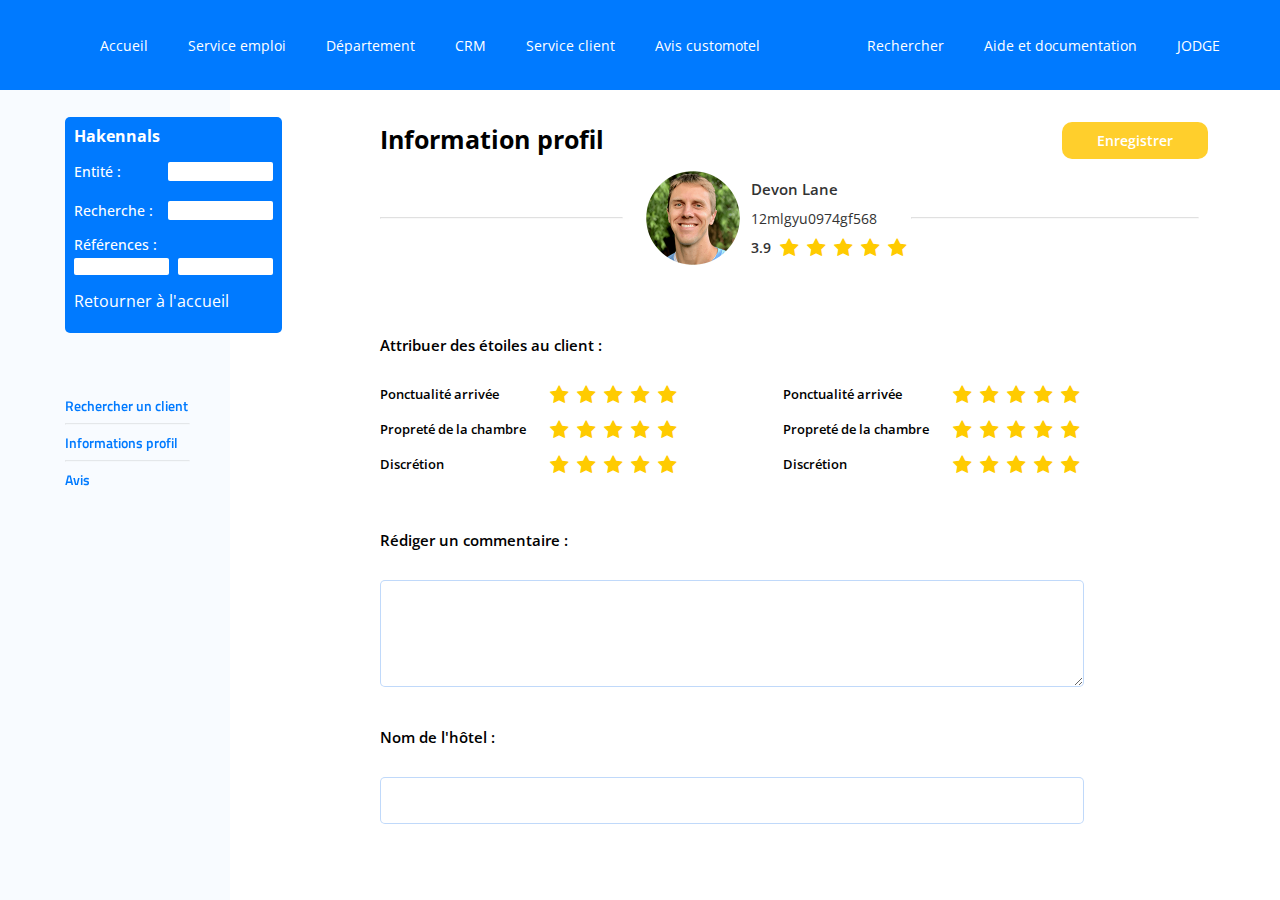
==== add-profile.html @ b5bf58d7 "parcours client" ====
<html lang="en">
<head>
    <meta charset="UTF-8">
    <meta http-equiv="X-UA-Compatible" content="IE=edge">
    <meta name="viewport" content="width=device-width, initial-scale=1.0">
    <link rel="stylesheet" href="styles/reset.css">
    <link rel="stylesheet" href="styles/sidebar.css">
    <link rel="stylesheet" href="styles/style.css">
    <link rel="stylesheet" href="styles/home.css">
    <link rel="stylesheet" href="styles/avis-details.css">
    <link rel="stylesheet" href="styles/infoprofile.css">
    <link rel="stylesheet" href="styles/add-profile.css">
    <title>Dashboard</title>
</head>
<body>
        <div class="top__menu">
          <div class="top__menu__nav">
              <div class="nav__list">
                  <li class="nav__list__li"><a href="#">Accueil</a></li>
                  <li class="nav__list__li"><a href="#">Service emploi</a></li>
                  <li class="nav__list__li"><a href="#">Département</a></li>
                  <li class="nav__list__li"><a href="#">CRM</a></li>
                  <li class="nav__list__li"><a href="#">Service client</a></li>
                  <li class="nav__list__li"><a href="#">Avis customotel</a></li>
              </div>
              <div class="nav__list">
                <li class="nav__list__li"><a href="#">Rechercher</a></li>
                <li class="nav__list__li"><a href="#">Aide et documentation</a></li>
                <li class="nav__list__li"><a href="#">JODGE</a></li>
              </div>
          </div>
        </div>
        <div class="main-menu__block__searchbox">
            <div class="main-menu__block__searchbox__container">
                <h2>Hakennals</h2>
                <div class="main-menu__block__searchbox--content-flex">
                    <h2>Entité :</h2>
                    <input class="main-menu__block__searchbox__input" type="text" name="text" class="search" placeholder="">
                </div>
                <div class="main-menu__block__searchbox--content-flex">
                    <h2>Recherche :</h2>
                    <input class="main-menu__block__searchbox__input" type="text" name="text" class="search" placeholder="">
                </div>
                <div class="main-menu__block__searchbox--content-flex--3">
                    <h2>Références :</h2>
                    <div>
                        <input class="main-menu__block__searchbox__input--3" type="text" name="text" class="search" placeholder="">
                        <input class="main-menu__block__searchbox__input--3" type="text" name="text" class="search" placeholder="">
                    </div>
                </div>
                <a href="" class="back--to-home">Retourner à l'accueil</a>
            </div>
        </div>
        <nav class="main-menu">
            <ul>
                <li>
                    <a href="dashboard.html">
                        <span class="nav-text">
                            Rechercher un client
                        </span>
                    </a>  
                </li>
                <hr class="separator__menu">
                <li>
                    <a href="graph.html">
                        <span class="nav-text">
                            Informations profil
                        </span>
                    </a>
                </li>
                <hr class="separator__menu">
                <li>
                    <a href="graph.html">
                        <span class="nav-text">
                            Avis
                        </span>
                    </a>
                </li>
            </ul>
        </nav>

        <div class="area">
          <div class="home">
              <div class="block__title">
                  <div>
                    <h2 class="home__title">Information profil</h2>
                  </div>
                  <div class="create__profile-block">
                    <div class="add__users__button--info-profile">
                        <a href="info-profile.html"><button>Enregistrer</button></a>
                    </div>
                  </div>
              </div>
              <div class="home__content__avis-details">
                <div class="host__user-block">
                    <hr class="host__user-separator--left">
                    <div class="host__information">
                        <img class="host__information__img" src="assets/Chad-Profile-pic-circle.png" alt="">
                        <div class="host__information__details">
                            <h3>Devon Lane</h3>
                            <p>12mlgyu0974gf568</p>
                            <div class="host__users-note">
                                <p>3.9</p>
                                <div class="stars__block--margin">
                                    <i class="fa fa-star fa__avis-details"></i>
                                    <i class="fa fa-star fa__avis-details"></i>
                                    <i class="fa fa-star fa__avis-details"></i>
                                    <i class="fa fa-star fa__avis-details"></i>
                                    <i class="fa fa-star fa__avis-details"></i>
                                </div>
                            </div>
                        </div>
                    </div>
                    <hr class="host__user-separator--rigth">
                </div>
              </div>
            <div class="block__note--add-profile">
                <h2 class="commentary--add-profile">Attribuer des étoiles au client :</h2>
                <div class="block__note-container">
                    <div class="block__note-left">
                        <div class="block__note-left__flex-column">
                            <div class="block__note-left__flex-column__text">
                                <p class="block__note-left__flex-column__text--heigth">Ponctualité arrivée</p>
                                <p class="block__note-left__flex-column__text--heigth">Propreté de la chambre</p>
                                <p class="block__note-left__flex-column__text--heigth">Discrétion</p> 
                            </div>
                            <div class="block__note-left__flex-column__stars">
                                <div class="stars__block--heigth">
                                    <i class="fa fa-star fa__avis-details"></i>
                                    <i class="fa fa-star fa__avis-details"></i>
                                    <i class="fa fa-star fa__avis-details"></i>
                                    <i class="fa fa-star fa__avis-details"></i>
                                    <i class="fa fa-star fa__avis-details"></i>
                                </div>
                                <div class="stars__block--heigth">
                                    <i class="fa fa-star fa__avis-details"></i>
                                    <i class="fa fa-star fa__avis-details"></i>
                                    <i class="fa fa-star fa__avis-details"></i>
                                    <i class="fa fa-star fa__avis-details"></i>
                                    <i class="fa fa-star fa__avis-details"></i>
                                </div>
                                <div class="stars__block--heigth">
                                    <i class="fa fa-star fa__avis-details"></i>
                                    <i class="fa fa-star fa__avis-details"></i>
                                    <i class="fa fa-star fa__avis-details"></i>
                                    <i class="fa fa-star fa__avis-details"></i>
                                    <i class="fa fa-star fa__avis-details"></i>
                                </div>
                            </div>
                        </div>
                    </div>

                    <div class="block__note-rigth">
                        <div class="block__note-left__flex-column">
                            <div class="block__note-left__flex-column__text">
                                <p class="block__note-left__flex-column__text--heigth">Ponctualité arrivée</p>
                                <p class="block__note-left__flex-column__text--heigth">Propreté de la chambre</p>
                                <p class="block__note-left__flex-column__text--heigth">Discrétion</p> 
                            </div>
                            <div class="block__note-left__flex-column__stars">
                                <div class="stars__block--heigth">
                                    <i class="fa fa-star fa__avis-details"></i>
                                    <i class="fa fa-star fa__avis-details"></i>
                                    <i class="fa fa-star fa__avis-details"></i>
                                    <i class="fa fa-star fa__avis-details"></i>
                                    <i class="fa fa-star fa__avis-details"></i>
                                </div>
                                <div class="stars__block--heigth">
                                    <i class="fa fa-star fa__avis-details"></i>
                                    <i class="fa fa-star fa__avis-details"></i>
                                    <i class="fa fa-star fa__avis-details"></i>
                                    <i class="fa fa-star fa__avis-details"></i>
                                    <i class="fa fa-star fa__avis-details"></i>
                                </div>
                                <div class="stars__block--heigth">
                                    <i class="fa fa-star fa__avis-details"></i>
                                    <i class="fa fa-star fa__avis-details"></i>
                                    <i class="fa fa-star fa__avis-details"></i>
                                    <i class="fa fa-star fa__avis-details"></i>
                                    <i class="fa fa-star fa__avis-details"></i>
                                </div>
                            </div>
                        </div>
                    </div>
                </div>
            </div>

            <h2 class="commentary--add-profile">Rédiger un commentaire :</h2>
            <div class="search__block">
                
                    <div class="input__Container">
                        <textarea class="searchbox-textarea" id="story" name="story" rows="5" cols="33">
                        
                        </textarea>
                    </div>
                
            </div>
            <h2 class="commentary--add-profile">Nom de l'hôtel :</h2>
            <div class="search__block">
                <form action="" method="">
                    <div class="input__Container">
                        <input class="searchbox" type="text" name="text" class="search" placeholder="">
                    </div>
                </form>
            </div>
          </div>
        </div>
  </body>
</html>
---- styles/sidebar.css ----
@import url(//netdna.bootstrapcdn.com/font-awesome/4.0.3/css/font-awesome.css);
@import url(https://fonts.googleapis.com/css?family=Titillium+Web:300);

@font-face {
    font-family: 'Titillium Web';
    font-style: normal;
    font-weight: 300;
    src: local('Titillium WebLight'), local('TitilliumWeb-Light'), url(http://themes.googleusercontent.com/static/fonts/titilliumweb/v2/anMUvcNT0H1YN4FII8wpr24bNCNEoFTpS2BTjF6FB5E.woff) format('woff');
}

.top__menu {
    position: fixed;
    height: 10%;
    background-color: #007AFF;
    width: 100%;
    display: flex;
    z-index: 1001;
}

.top__menu__nav {
    font-family: 'Open Sans', sans-serif;
    font-size: 14px;
    display: flex;
    width: 100%;
    margin-left: 60px;
    margin-right: 60px;
    justify-content: space-between;
}

.nav__list {
    display: flex;
    align-items: center;
}

.nav__list__li {
    padding-left: 40px;
}

.nav__list__li a {
    color: rgb(255, 255, 255);
}

.logo {
    width: 120px;
}

.fa-2x {
    font-size: 2em;
}

.fa {
    position: relative;
    display: table-cell;
    width: 60px;
    height: 36px;
    text-align: center;
    vertical-align: middle;
    font-size:20px;
}

.main-menu {
    background:#F8FBFF;
    position:absolute;
    bottom:0;
    height:90%;
    left:0;
    width:230px;
    overflow:hidden;
    -webkit-transition:width .05s linear;
    transition:width .05s linear;
    -webkit-transform:translateZ(0) scale(1,1);
    z-index:1000;
}

.main-menu__block__searchbox {
    background-color: #007AFF;
    width: 217px;
    border-radius: 5px;
    height: 216px;
    position: fixed;
    left: 65px;
    z-index: 9999;
    top: 13%;
    display: flex;
    justify-content: center;
}

.main-menu__block__searchbox__container {
    width: 92%;
    display: flex;
    flex-direction: column;
    margin-top: 8px;
    font-family: 'Open Sans', sans-serif;
}

.main-menu__block__searchbox__container h2 {
    font-weight: 700;
    color: white;
}

.main-menu__block__searchbox--content-flex {
    display: flex;
    justify-content: space-between;
    margin-top: 15px;
    font-size: 14px;
    margin-bottom: 5px;
}

.main-menu__block__searchbox--content-flex h2 {
    color: #fff;
    font-family: 'Open Sans', sans-serif;
    font-weight: 500;
}

.main-menu__block__searchbox__input {
    border: none;
    border-radius: 2px;
    width: 105px;
}

.main-menu__block__searchbox--content-flex--3 {
    display: flex;
    flex-direction: column;
    margin-top: 10px;
    font-size: 14px;
    margin-bottom: 5px;
}

.main-menu__block__searchbox--content-flex--3 h2 {
    color: #fff;
    font-family: 'Open Sans', sans-serif;
    font-weight: 500;
}

.main-menu__block__searchbox--content-flex--3 div {
    display: flex;
    justify-content: space-between;
    margin-top: 4px;
}

.main-menu__block__searchbox__input--3 {
    border: none;
    border-radius: 2px;
    width: 95px;
}

.back--to-home {
    margin-top: 10px;
    color: white;
}

.main-menu>ul {
    margin: 25px 0;
    position: absolute;
    top: 280px;
    font-weight: 600;
    left: 65px;
}

.main-menu li {
    position:relative;
    display:block;
    width:250px;
}

.main-menu li>a {
    position:relative;
    display:table;
    border-collapse:collapse;
    border-spacing:0;
    color:#007AFF;
    font-family: arial;
    font-size: 14px;
    text-decoration:none;
    -webkit-transform:translateZ(0) scale(1,1);
    -webkit-transition:all .1s linear;
    transition:all .1s linear;
  
}

.main-menu .nav-icon {
    position:relative;
    display:table-cell;
    width:60px;
    height:36px;
    text-align:center;
    vertical-align:middle;
    font-size:18px;
}

.main-menu .nav-text {
    position:relative;
    display:table-cell;
    vertical-align:middle;
    width:190px;
    font-family: 'Titillium Web', sans-serif;
}

.main-menu>ul.logout {
    position:absolute;
    left:0;
    bottom:0;
}

.no-touch .scrollable.hover {
    overflow-y:hidden;
}

.no-touch .scrollable.hover:hover {
    overflow-y:auto;
    overflow:visible;
}

a:hover,a:focus {
    text-decoration:none;
}

nav {
    -webkit-user-select:none;
    -moz-user-select:none;
    -ms-user-select:none;
    -o-user-select:none;
    user-select:none;
}

nav ul,nav li {
    outline:0;
    margin:0;
    padding:0;
}

.separator__menu {
    margin-top: 7px;
    margin-bottom: 7px;
    width: 50%;
    opacity: 0.2;
}

/* .main-menu li:hover>a,nav.main-menu li.active>a,.dropdown-menu>li>a:hover,.dropdown-menu>li>a:focus,.dropdown-menu>.active>a,.dropdown-menu>.active>a:hover,.dropdown-menu>.active>a:focus,.no-touch .dashboard-page nav.dashboard-menu ul li:hover a,.dashboard-page nav.dashboard-menu ul li.active a {
    color:#fff;
    background-color:#4cabff;
} */
---- styles/style.css ----
@import url('https://fonts.googleapis.com/css2?family=Open+Sans:wght@400;600;700&display=swap');

.area {
    background: #FFF;
    width: calc(100% - 230px);
    height: calc(100% - 10%);
    position: absolute;
    top: 10%;
    left: 230px;
}

body {
    background: #fff;
}

section {
    height: 85vh;
    background-color: #F6FAFF;
    display: flex;
    justify-content: center;
    align-items: center;
    width: 100%;
}

.container {
    width: 80%;
    display: flex;
}

.block__text {
    width: 50%;
    display: flex;
    flex-direction: column;
}

.block__text h1 {
    font-size: 48px;
    font-family: 'Open Sans', sans-serif;
    font-weight: 700;
    margin-top: 30px;
}

.block__text p {
    font-size: 25px;
    font-family: 'Open Sans', sans-serif;
    font-weight: 600;
    margin-top: 25px;
}

.block__text__button {
    display: flex;
    margin-top: 55px;
}

.add__users__button button {
    background-color: #2F80ED;
    border: none;
    color: white;
    padding: 9px 35px;
    text-align: center;
    text-decoration: none;
    display: inline-block;
    font-size: 14px;
    border-radius: 10px;
    font-family: "Open Sans", sans-serif;
    font-weight: 600;
    cursor: pointer;
}

.button__contact {
    margin-left: 30px;
    font-size: 14px;
    font-family: 'Open Sans', sans-serif;
    color: #333333;
    font-weight: 600;
    border-bottom: solid 2px #2F80ED;
}

.block__img {
    width: 50%;
}

@media (max-width: 1700px) {
    .block__text h1 {
        font-size: 38px;
    }

    .block__text p {
        font-size: 20px;
    }
}

@media (max-width: 1300px) {
    .block__text h1 {
        font-size: 28px;
    }

    .block__text p {
        font-size: 18px;
    }

    .block__text__button {
        display: flex;
        margin-top: 40px;
    }

    .add__users__button button {
        padding: 7px 30px;
        font-size: 12px;
    }

    .button__contact {
        font-size: 12px;
    }
}

@media (max-width: 1050px) {
    .container {
        width: 88%;
    }

    .block__text h1 {
        font-size: 28px;
    }
}

@media (max-width: 1000px) {
    .container {
        flex-direction: column;
        width: 90%;
        align-items: center;
    }

    .block__text {
        margin-top: 0;
        width: 100%;
        justify-content: center;
        align-items: center;
    }

    .block__text h1 {
        font-size: 35px;
        text-align: center;
    }

    .block__text p {
        font-size: 23px;
        text-align: center;
    }

    .block__img {
        width: 100%;
        text-align: center;
    }
}

@media (max-width: 600px) {
    .container {
        width: 100%;
    }

    .block__text h1 {
        font-size: 20px;
        margin-top: 0;
    }

    .block__text p {
        font-size: 13px;
    }

    .block__text__button {
        margin-top: 30px;
    }

    .add__users__button button {
        padding: 7px 25px;
        font-size: 11px;
    }

    .button__contact {
        font-size: 11px;
        margin-left: 20px;
    }
}

@media (max-width: 400px) {
    section {
        height: 70vh;
    }
}

@media (max-width: 310px) {
    .add__users__button {
        display: flex;
        flex-direction: column;
        padding: 5px;
    }
}
---- styles/home.css ----
.home {
  width: calc(100% - 150px);
  height: calc(100% - 7%);
  position: absolute;
  top: 4%;
  left: 150px;
}

.block__title {
  display: flex;
  width: 92%;
  justify-content: space-between;
}

.home__title {
  font-family: "Open Sans", sans-serif;
  font-size: 25px;
  font-weight: 700;
}

.home__subtitle {
  font-family: 'Open Sans', sans-serif;
  font-size: 12px;
  font-weight: 600;
  color: #2F80ED;
  margin-bottom: 6px;
}

.create__profile-block {
  display: flex;
  align-items: center;
}

.create__profile__btn {
  font-size: 14px;
  font-family: 'Open Sans', sans-serif;
  color: #333333;
  font-weight: 600;
  border-bottom: solid 2px #2F80ED;
}

.home__content {
  display: flex;
  width: auto;
  height: 92%;
  margin-top: 2%;
  /* background-color: rgb(40, 133, 133); */
}

.content__credit-card {
  display: flex;
  justify-content: center;
  width: 47%;
  height: 50%;
  background-color: rgb(255, 255, 255);
  border: solid rgb(0, 0, 0, 0.1) 1.5px;
  box-shadow: 0px 4px 3px -2px rgb(5, 5, 5, 0.3);
  overflow: hidden;
}

.content__notifications {
  display: flex;
  justify-content: center;
  width: 47%;
  height: 50%;
  margin-left: 3%;
  background-color: rgb(255, 255, 255);
  border: solid rgb(0, 0, 0, 0.1) 1.5px;
  box-shadow: 0px 4px 3px -2px rgb(5, 5, 5, 0.3);
  overflow: hidden;
}

#inner {
  width: 92%;
  overflow: auto;
  height: 100%;
  -ms-overflow-style: none; /* IE and Edge */
  scrollbar-width: none; /* Firefox */
}

.inner__navbar {
  display: flex;
  margin: 20px 0px 10px 0px;
  justify-content: space-between;
}

.inner__navbar-text {
  font-family: "Open Sans", sans-serif;
  font-weight: 600;
  font-size: 13px;
}

.inner__navbar__show-more-div {
  display: flex;
}

.inner__navbar__show-more {
  font-family: "Open Sans", sans-serif;
  color: #2f80ed;
  font-size: 13px;
  margin-right: 5px;
  cursor: pointer;
}

.show-more__icon {
  width: 11px;
  padding-top: 4px;
}

.inner__separator {
  width: 100%;
  color: rgba(0, 0, 0, 0.2);
  margin-bottom: 20px;
}

.inner__content__credit-card {
  display: flex;
  height: 60%;
  width: 100%;
  justify-content: space-between;
}

.credit-card__block {
  display: flex;
  flex-direction: column;
  width: 60%;
}

.credit-card__block__top {
  display: flex;
  flex-direction: column;
  align-items: center;
}

.credit-card__block__top h1 {
  color: 219653;
  font-size: 20px;
  font-family: "Open Sans", sans-serif;
  font-weight: 600;
}

.block__top-icon-gold {
  display: flex;
  font-family: "Open Sans", sans-serif;
  font-size: 13px;
  font-weight: 600;
}

.credit-card__historic {
  height: 100%;
  width: 100%;
  overflow: hidden;
}

.credit-card__historic-inner {
  margin-top: 10px;
  overflow: auto;
  -ms-overflow-style: none;
  scrollbar-width: none;
  height: 100%;
  width: 100%;
  display: flex;
  flex-direction: column;
  font-size: 11px;
  font-family: "Open Sans", sans-serif;
}

.credit-card__historic__note {
  display: flex;
  justify-content: space-between;
}

.historic__note__amount {
  font-size: 12px;
  color: #eb5757;
  font-weight: 600;
}

.historic__note__separator {
  width: 100%;
  color: rgba(0, 0, 0, 0.2);
  margin-top: 8px;
  margin-bottom: 8px;
}

.credit-card__icon {
  display: flex;
  justify-content: center;
  /* align-items: center; */
  padding-top: 20px;
  width: 30%;
}

.credit-card__bottom {
  display: flex;
  width: 100%;
  height: 18%;
  justify-content: center;
  align-items: center;
}

.credit-card__bottom button {
  background-color: #ffcf2c;
  border: none;
  color: white;
  padding: 9px 26px;
  text-align: center;
  text-decoration: none;
  display: inline-block;
  font-size: 12px;
  border-radius: 4px;
  font-family: "Open Sans", sans-serif;
  font-weight: 600;
  cursor: pointer;
}

.input__Container i {
  position: absolute;
}

.input__Container {
  width: 100%;
  margin-bottom: 10px;
}

form {
  margin-bottom: 0;
}

.icon {
  padding-top: 14px;
  padding-left: 7px;
  color: #818181;
  width: 30px;
  text-align: left;
  font-size: 17px;
}

.search__block {
  margin-top: 20px;
  width: 92%;
}

.searchbox {
  border: 1px solid rgba(47, 128, 237, 0.3);
  width: 80%;
  padding: 15px;
  padding-left: 30px;
  font-size: 13px;
  font-weight: 500;
  border-radius: 5px;
}

.under__searchbox {
  font-family: 'Open Sans', sans-serif;
  font-size: 11px;
  display: flex;
  align-items: center;
  justify-content: end;
  width: 80%;
}

.under__searchbox__logo {
  width: 65px;
  margin-left: 3px;
}

.inner__navbar__trash {
  font-family: "Open Sans", sans-serif;
  color: #2f80ed;
  font-size: 13px;
  margin-right: 5px;
  /* cursor: pointer; */
  display: flex;
}

.container {
  display: block;
  position: relative;
  padding-left: 15px;
  margin-bottom: 12px;
  cursor: pointer;
  font-size: 22px;
  -webkit-user-select: none;
  -moz-user-select: none;
  -ms-user-select: none;
  user-select: none;
}

.container input {
  position: absolute;
  left: 0;
  opacity: 0;
  cursor: pointer;
  height: 0;
  width: 0;
}

.checkmark {
  position: absolute;
  top: 27%;
  right: 45%;
  height: 13px;
  width: 13px;
  border: solid 1px #bbd9f5;
}

.container:hover input ~ .checkmark {
  background-color: #bbd9f5;
}

/* When the checkbox is checked, add a blue background */
.container input:checked ~ .checkmark {
  background-color: rgba(47, 128, 237, 0.1);
}

/* Create the checkmark/indicator (hidden when not checked) */
.checkmark:after {
  content: "";
  position: absolute;
  display: none;
}

/* Show the checkmark when checked */
.container input:checked ~ .checkmark:after {
  display: block;
}

/* Style the checkmark/indicator */
.container .checkmark:after {
  left: 3px;
  top: 0;
  width: 5px;
  height: 10px;
  border: solid black;
  border-width: 0 3px 3px 0;
  -webkit-transform: rotate(45deg);
  -ms-transform: rotate(45deg);
  transform: rotate(45deg);
}

.trash__icon-a {
  padding-top: 7px;
}

.trash__icon {
  width: 30px;
}

.notification__block {
  height: 56%;
  width: 100%;
  overflow: hidden;
}

.notification__block-inner {
  margin-top: 10px;
  overflow: auto;
  -ms-overflow-style: none;
  scrollbar-width: none;
  height: 100%;
  width: 100%;
  display: flex;
  flex-direction: column;
  font-size: 11px;
  font-family: "Open Sans", sans-serif;
}

.notification__block--selector {
  list-style: none;
  color: black;
}

.notification__block--selector:hover {
  background-color: rgba(111, 207, 151, 0.2);
}

.notification__block__date {
  width: 100%;
}

.notification__note__date {
  float: right;
  color: #828282;
}

.notification__block__historic__note {
  align-items: center;
  display: flex;
  justify-content: space-between;
  margin-bottom: 8px;
  margin-top: 8px;
}

.notification__block__historic__note h2 {
  font-weight: 600;
  font-size: 13px;
}

.notification__note__separator {
  width: 100%;
  color: rgba(0, 0, 0, 0.2);
}

::-webkit-scrollbar {
  display: none;
}
---- styles/avis-details.css ----
.home__content__avis-details {
    display: flex;
    width: auto;
    margin-top: 2%;
    flex-direction: column;
}

.host__user-block {
    display: flex;
    width: 100%;
    align-items: center;
}

.host__user-separator--left {
    width: 37%;
    height: 1px;
    opacity: .3;
    color: #2F80ED;
    /* margin-right: 25px; */
}

.host__user-separator--rigth {
    width: 37%;
    height: 1px;
    opacity: .3;
    color: #2F80ED;
    /* margin-left: 25px; */
}

.host__information {
    display: flex;
    width: 20%;
    justify-content: center;
}

.host__information__img {
    width: 100px;
}

.host__information__details {
    display: flex;
    flex-direction: column;
    font-family: 'Open Sans', sans-serif;
    margin-left: 8px;
    justify-content: center;
}

.host__information__details h3 {
    font-size: 15px;
    font-weight: 600;
    color: #333333;
}

.host__information__details p {
    font-size: 14px;
    margin-top: 10px;
    color: #333333;
}

.host__users-note {
    display: flex;
    align-items: center;
}

.host__users-note p {
    margin-right: 5px;
    font-weight: 600;
    color: #333333;
}

.stars__block--margin {
    margin-top: 10px;
}

/* .stars__block {
    margin-top: 10px;
} */

.fa__avis-details {
    width: 27px;
    height: auto;
    color: #ffcb00;
}

.block--avis--details--chat {
    display: flex;
    flex-direction: column;
    width: 94%;
    height: calc(100% - 30px);
    margin-top: 30px;
}

.block--chat {
    display: flex;
}

.block--chat:nth-child(2) {
    margin-top: 20px;
}

.block--chat--rigth {
    display: flex;
    justify-content: end;
    margin-top: 20px;
    margin-right: 15px;
}

.block--chat--rigth div {
    margin-top: 20px;
    margin-right: 15px;
    margin-bottom: 15px;
}

.block--chat--rigth img {
    width: 100px;
    height: 100px;
}

.block--chat--rigth h3 {
    font-family: 'Open Sans', sans-serif;
    font-weight: 600;
    font-size: 15px;
    color: #333333;
    display: flex;
    justify-content: end;
    margin-right: 15px;
}

.block--chat div {
    margin-left: 15px;
    margin-top: 20px;
    margin-bottom: 15px;
}

.block--chat:nth-child(2) div {
    margin-top: 20px;
    margin-right: 15px;
}

.block--chat img {
    width: 100px;
    height: 100px;
}

.block--chat h3 {
    font-family: 'Open Sans', sans-serif;
    font-weight: 600;
    font-size: 15px;
    color: #333333;
    margin-left: 15px;
}

.block--chat:nth-child(2) h3 {
    font-family: 'Open Sans', sans-serif;
    font-weight: 600;
    font-size: 15px;
    color: #333333;
    display: flex;
    justify-content: end;
    margin-right: 15px;
}

.bubble-chat {
    margin-top: 10px;
    position: relative;
	max-width: 100%;
	background-color: #fff;
	padding: 1.125em 1.5em;
	font-size: 13px;
    font-family: 'Open Sans', sans-serif;
	border-radius: 0 1rem 1rem 1rem;
    box-shadow:	0 0.125rem 0.5rem rgba(0, 0, 0, .3), 0 0.0625rem 0.125rem rgba(0, 0, 0, .2);
    color: #234A7B;
}

.bubble-chat-first {
    margin-top: 10px;
    position: relative;
	max-width: 100%;
	background-color: #fff;
	padding: 1.125em 1.5em;
	font-size: 13px;
    font-family: 'Open Sans', sans-serif;
	border-radius: 1rem 0rem 1rem 1rem;
    box-shadow:	0 0.125rem 0.5rem rgba(0, 0, 0, .3), 0 0.0625rem 0.125rem rgba(0, 0, 0, .2);
    color: #234A7B;
}

.block--chat:nth-child(2) {
    display: flex;
    justify-content: end;
}

.bubble-chat-date {
    margin-top: 20px;
    display: flex;
    justify-content: end;
    font-size: 12px;
    color: #234A7B;
    opacity: 0.8;
    font-style: italic;
}

@media (max-width: 1600px) {
    .host__user-separator--left {
        width: 27%;
        margin-right: 20px;
    }

    .host__user-separator--rigth {
        width: 32%;
    }

    .host__information {
        width: auto;
    }

    .home__content__avis-details {
        margin-top: 1%;
        margin-bottom: 3%;
    }
}
---- styles/infoprofile.css ----
.add__users__button--info-profile button {
    background-color: #FFCF2C;
    border: none;
    color: white;
    padding: 9px 35px;
    text-align: center;
    text-decoration: none;
    display: inline-block;
    font-size: 14px;
    border-radius: 10px;
    font-family: "Open Sans", sans-serif;
    font-weight: 600;
    cursor: pointer;
}

.block__note {
    display: flex;
    justify-content: space-between;
    width: 92%;
}

.block__note-left {
    display: flex;
    flex-direction: column;
}

.block__note-left__flex-column {
    display: flex;
    align-items: center;
    font-family: 'Open Sans', sans-serif;
    font-weight: 600;
    font-size: 13px;
}

.block__note-rigth {
    display: flex;
    flex-direction: column;
}

.block__note-left__flex-column__stars {
    margin-left: 20px;
}

.block__note-left__flex-column__text--heigth {
    height: 35px;
}

.stars__block--heigth {
    height: 35px;
}

.commentary {
    margin-top: 40px;
    margin-bottom: 30px;
    font-family: 'Open Sans', sans-serif;
    font-weight: 600;
    font-size: 15px;
}

.commentary--add-profile {
    margin-top: 40px;
    margin-bottom: 30px;
    font-family: 'Open Sans', sans-serif;
    font-weight: 600;
    font-size: 15px;
}

.content__documentation {
    display: flex;
    justify-content: center;
    width: 92%;
    height: 50%;
    background-color: rgb(255, 255, 255);
    border: solid rgb(0, 0, 0, 0.1) 1.5px;
    box-shadow: 0px 4px 3px -2px rgb(5, 5, 5, 0.3);
    overflow: hidden;
}

#inner__documentation {
    width: 92%;
    overflow: auto;
    height: 100%;
    -ms-overflow-style: none;
    scrollbar-width: none;
    display: flex;
    flex-direction: column;
    font-family: 'Open Sans', sans-serif;
    font-size: 15px;
}

@media (max-width: 1600px) {
    .commentary {
        margin-top: 15px;
    }
}
---- styles/add-profile.css ----
.block__note--add-profile {
    display: flex;
    justify-content: center;
    width: 92%;
    flex-direction: column;
}

.block__note-container {
    display: flex;
    justify-content: space-between;
    width: 85%;
}

.searchbox {
    border: 1px solid rgba(47, 128, 237, 0.3);
    width: 85%;
    padding: 15px;
    padding-left: 30px;
    font-size: 13px;
    font-weight: 500;
    border-radius: 5px;  
}

.searchbox-textarea {
    border: 1px solid rgba(47, 128, 237, 0.3);
    width: 85%;
    padding: 15px;
    padding-left: 30px;
    font-size: 13px;
    font-weight: 500;
    border-radius: 5px;
}
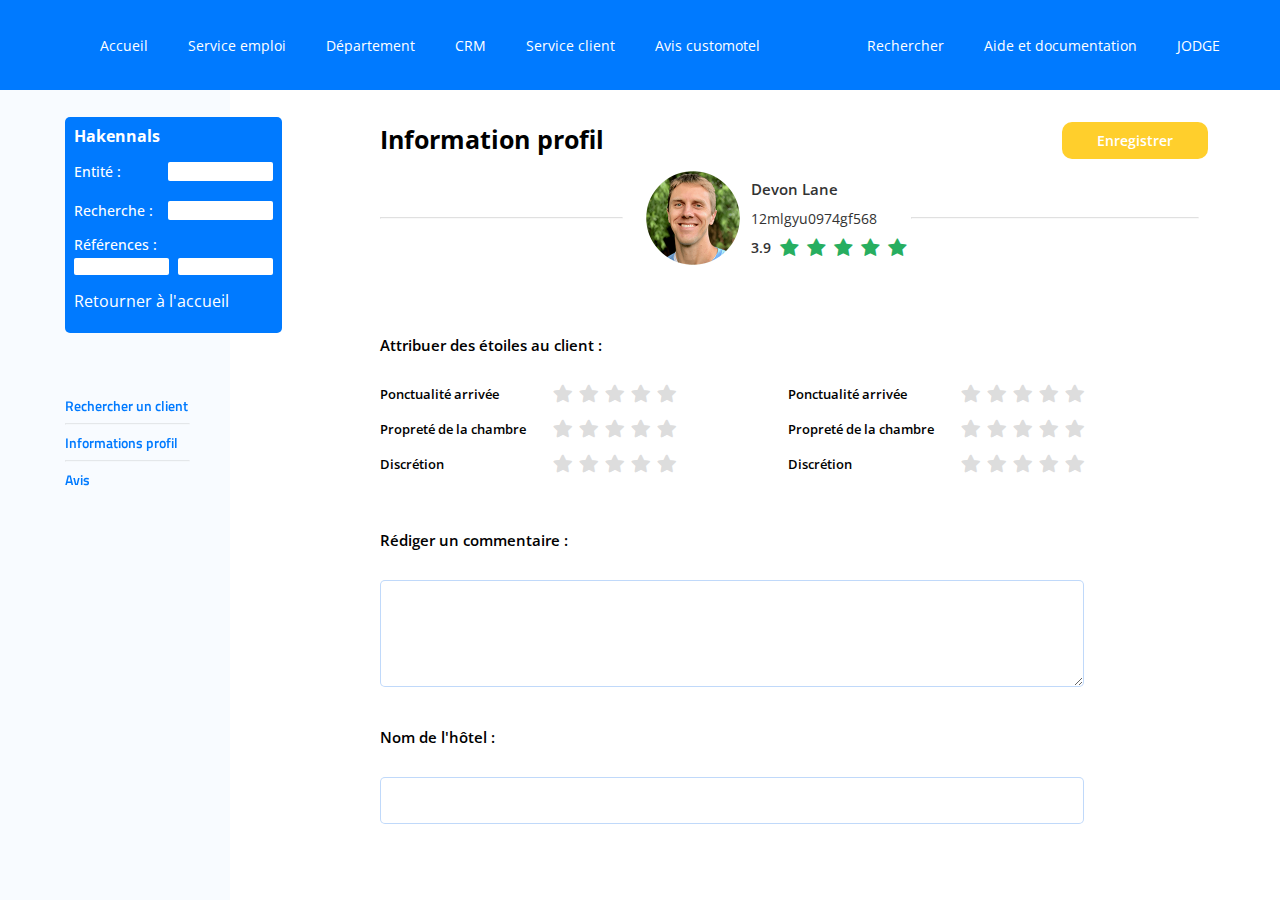
==== commit f9e476ed: "js and stars colors" ====
--- a/add-profile.html
+++ b/add-profile.html
@@ -10,13 +10,14 @@
     <link rel="stylesheet" href="styles/avis-details.css">
     <link rel="stylesheet" href="styles/infoprofile.css">
     <link rel="stylesheet" href="styles/add-profile.css">
+    <link rel="stylesheet" href="styles/add-profile-stars.css">
     <title>Dashboard</title>
 </head>
 <body>
         <div class="top__menu">
           <div class="top__menu__nav">
               <div class="nav__list">
-                  <li class="nav__list__li"><a href="#">Accueil</a></li>
+                  <li class="nav__list__li"><a href="index.html">Accueil</a></li>
                   <li class="nav__list__li"><a href="#">Service emploi</a></li>
                   <li class="nav__list__li"><a href="#">Département</a></li>
                   <li class="nav__list__li"><a href="#">CRM</a></li>
@@ -54,7 +55,7 @@
         <nav class="main-menu">
             <ul>
                 <li>
-                    <a href="dashboard.html">
+                    <a href="index.html">
                         <span class="nav-text">
                             Rechercher un client
                         </span>
@@ -62,7 +63,7 @@
                 </li>
                 <hr class="separator__menu">
                 <li>
-                    <a href="graph.html">
+                    <a href="info-profile.html">
                         <span class="nav-text">
                             Informations profil
                         </span>
@@ -70,7 +71,7 @@
                 </li>
                 <hr class="separator__menu">
                 <li>
-                    <a href="graph.html">
+                    <a href="">
                         <span class="nav-text">
                             Avis
                         </span>
@@ -126,25 +127,51 @@
                             </div>
                             <div class="block__note-left__flex-column__stars">
                                 <div class="stars__block--heigth">
-                                    <i class="fa fa-star fa__avis-details"></i>
-                                    <i class="fa fa-star fa__avis-details"></i>
-                                    <i class="fa fa-star fa__avis-details"></i>
-                                    <i class="fa fa-star fa__avis-details"></i>
-                                    <i class="fa fa-star fa__avis-details"></i>
-                                </div>
-                                <div class="stars__block--heigth">
-                                    <i class="fa fa-star fa__avis-details"></i>
-                                    <i class="fa fa-star fa__avis-details"></i>
-                                    <i class="fa fa-star fa__avis-details"></i>
-                                    <i class="fa fa-star fa__avis-details"></i>
-                                    <i class="fa fa-star fa__avis-details"></i>
-                                </div>
-                                <div class="stars__block--heigth">
-                                    <i class="fa fa-star fa__avis-details"></i>
-                                    <i class="fa fa-star fa__avis-details"></i>
-                                    <i class="fa fa-star fa__avis-details"></i>
-                                    <i class="fa fa-star fa__avis-details"></i>
-                                    <i class="fa fa-star fa__avis-details"></i>
+                                    <!-- <i class="fa fa-star fa__avis-details"></i>
+                                    <i class="fa fa-star fa__avis-details"></i>
+                                    <i class="fa fa-star fa__avis-details"></i>
+                                    <i class="fa fa-star fa__avis-details"></i>
+                                    <i class="fa fa-star fa__avis-details"></i> -->
+                                    <div class="rating">
+                                        <input class="input1" type="radio" id="star5" name="rating" value="5"/><label for="star5" class="full" title="Awesome"></label>
+                                        <input class="input1" type="radio" id="star4.5" name="rating" value="4.5"/><label for="star4.5" class="half"></label>
+                                        <input class="input1" type="radio" id="star4" name="rating" value="4"/><label for="star4" class="full"></label>
+                                        <input class="input1" type="radio" id="star3.5" name="rating" value="3.5"/><label for="star3.5" class="half"></label>
+                                        <input class="input1" type="radio" id="star3" name="rating" value="3"/><label for="star3" class="full"></label>
+                                        <input class="input1" type="radio" id="star2.5" name="rating" value="2.5"/><label for="star2.5" class="half"></label>
+                                        <input class="input1" type="radio" id="star2" name="rating" value="2"/><label for="star2" class="full"></label>
+                                        <input class="input1" type="radio" id="star1.5" name="rating" value="1.5"/><label for="star1.5" class="half"></label>
+                                        <input class="input1" type="radio" id="star1" name="rating" value="1"/><label for="star1" class="full"></label>
+                                        <input class="input1" type="radio" id="star0.5" name="rating" value="0.5"/><label for="star0.5" class="half"></label>
+                                    </div>
+                                </div>
+                                <div class="stars__block--heigth">
+                                    <div class="rating2">
+                                        <input class="input2" type="radio" id="star5" name="rating2" value="5"/><label for="star5" class="full" title="Awesome"></label>
+                                        <input class="input2" type="radio" id="star4.5" name="rating2" value="4.5"/><label for="star4.5" class="half"></label>
+                                        <input class="input2" type="radio" id="star4" name="rating2" value="4"/><label for="star4" class="full"></label>
+                                        <input class="input2" type="radio" id="star3.5" name="rating2" value="3.5"/><label for="star3.5" class="half"></label>
+                                        <input class="input2" type="radio" id="star3" name="rating2" value="3"/><label for="star3" class="full"></label>
+                                        <input class="input2" type="radio" id="star2.5" name="rating2" value="2.5"/><label for="star2.5" class="half"></label>
+                                        <input class="input2" type="radio" id="star2" name="rating2" value="2"/><label for="star2" class="full"></label>
+                                        <input class="input2" type="radio" id="star1.5" name="rating2" value="1.5"/><label for="star1.5" class="half"></label>
+                                        <input class="input2" type="radio" id="star1" name="rating2" value="1"/><label for="star1" class="full"></label>
+                                        <input class="input2" type="radio" id="star0.5" name="rating2" value="0.5"/><label for="star0.5" class="half"></label>
+                                    </div>
+                                </div>
+                                <div class="stars__block--heigth">
+                                    <div class="rating2">
+                                        <input class="input2" type="radio" id="star5" name="rating2" value="5"/><label for="star5" class="full" title="Awesome"></label>
+                                        <input class="input2" type="radio" id="star4.5" name="rating2" value="4.5"/><label for="star4.5" class="half"></label>
+                                        <input class="input2" type="radio" id="star4" name="rating2" value="4"/><label for="star4" class="full"></label>
+                                        <input class="input2" type="radio" id="star3.5" name="rating2" value="3.5"/><label for="star3.5" class="half"></label>
+                                        <input class="input2" type="radio" id="star3" name="rating2" value="3"/><label for="star3" class="full"></label>
+                                        <input class="input2" type="radio" id="star2.5" name="rating2" value="2.5"/><label for="star2.5" class="half"></label>
+                                        <input class="input2" type="radio" id="star2" name="rating2" value="2"/><label for="star2" class="full"></label>
+                                        <input class="input2" type="radio" id="star1.5" name="rating2" value="1.5"/><label for="star1.5" class="half"></label>
+                                        <input class="input2" type="radio" id="star1" name="rating2" value="1"/><label for="star1" class="full"></label>
+                                        <input class="input2" type="radio" id="star0.5" name="rating2" value="0.5"/><label for="star0.5" class="half"></label>
+                                    </div>
                                 </div>
                             </div>
                         </div>
@@ -159,25 +186,46 @@
                             </div>
                             <div class="block__note-left__flex-column__stars">
                                 <div class="stars__block--heigth">
-                                    <i class="fa fa-star fa__avis-details"></i>
-                                    <i class="fa fa-star fa__avis-details"></i>
-                                    <i class="fa fa-star fa__avis-details"></i>
-                                    <i class="fa fa-star fa__avis-details"></i>
-                                    <i class="fa fa-star fa__avis-details"></i>
-                                </div>
-                                <div class="stars__block--heigth">
-                                    <i class="fa fa-star fa__avis-details"></i>
-                                    <i class="fa fa-star fa__avis-details"></i>
-                                    <i class="fa fa-star fa__avis-details"></i>
-                                    <i class="fa fa-star fa__avis-details"></i>
-                                    <i class="fa fa-star fa__avis-details"></i>
-                                </div>
-                                <div class="stars__block--heigth">
-                                    <i class="fa fa-star fa__avis-details"></i>
-                                    <i class="fa fa-star fa__avis-details"></i>
-                                    <i class="fa fa-star fa__avis-details"></i>
-                                    <i class="fa fa-star fa__avis-details"></i>
-                                    <i class="fa fa-star fa__avis-details"></i>
+                                    <div class="rating2">
+                                        <input class="input2" type="radio" id="star5" name="rating2" value="5"/><label for="star5" class="full" title="Awesome"></label>
+                                        <input class="input2" type="radio" id="star4.5" name="rating2" value="4.5"/><label for="star4.5" class="half"></label>
+                                        <input class="input2" type="radio" id="star4" name="rating2" value="4"/><label for="star4" class="full"></label>
+                                        <input class="input2" type="radio" id="star3.5" name="rating2" value="3.5"/><label for="star3.5" class="half"></label>
+                                        <input class="input2" type="radio" id="star3" name="rating2" value="3"/><label for="star3" class="full"></label>
+                                        <input class="input2" type="radio" id="star2.5" name="rating2" value="2.5"/><label for="star2.5" class="half"></label>
+                                        <input class="input2" type="radio" id="star2" name="rating2" value="2"/><label for="star2" class="full"></label>
+                                        <input class="input2" type="radio" id="star1.5" name="rating2" value="1.5"/><label for="star1.5" class="half"></label>
+                                        <input class="input2" type="radio" id="star1" name="rating2" value="1"/><label for="star1" class="full"></label>
+                                        <input class="input2" type="radio" id="star0.5" name="rating2" value="0.5"/><label for="star0.5" class="half"></label>
+                                    </div>
+                                </div>
+                                <div class="stars__block--heigth">
+                                    <div class="rating2">
+                                        <input class="input2" type="radio" id="star5" name="rating2" value="5"/><label for="star5" class="full" title="Awesome"></label>
+                                        <input class="input2" type="radio" id="star4.5" name="rating2" value="4.5"/><label for="star4.5" class="half"></label>
+                                        <input class="input2" type="radio" id="star4" name="rating2" value="4"/><label for="star4" class="full"></label>
+                                        <input class="input2" type="radio" id="star3.5" name="rating2" value="3.5"/><label for="star3.5" class="half"></label>
+                                        <input class="input2" type="radio" id="star3" name="rating2" value="3"/><label for="star3" class="full"></label>
+                                        <input class="input2" type="radio" id="star2.5" name="rating2" value="2.5"/><label for="star2.5" class="half"></label>
+                                        <input class="input2" type="radio" id="star2" name="rating2" value="2"/><label for="star2" class="full"></label>
+                                        <input class="input2" type="radio" id="star1.5" name="rating2" value="1.5"/><label for="star1.5" class="half"></label>
+                                        <input class="input2" type="radio" id="star1" name="rating2" value="1"/><label for="star1" class="full"></label>
+                                        <input class="input2" type="radio" id="star0.5" name="rating2" value="0.5"/><label for="star0.5" class="half"></label>
+                                    </div>
+                                </div>
+                                <div class="stars__block--heigth">
+                                    <div class="rating2">
+                                        <input class="input2" type="radio" id="star5" name="rating2" value="5"/><label for="star5" class="full" title="Awesome"></label>
+                                        <input class="input2" type="radio" id="star4.5" name="rating2" value="4.5"/><label for="star4.5" class="half"></label>
+                                        <input class="input2" type="radio" id="star4" name="rating2" value="4"/><label for="star4" class="full"></label>
+                                        <input class="input2" type="radio" id="star3.5" name="rating2" value="3.5"/><label for="star3.5" class="half"></label>
+                                        <input class="input2" type="radio" id="star3" name="rating2" value="3"/><label for="star3" class="full"></label>
+                                        <input class="input2" type="radio" id="star2.5" name="rating2" value="2.5"/><label for="star2.5" class="half"></label>
+                                        <input class="input2" type="radio" id="star2" name="rating2" value="2"/><label for="star2" class="full"></label>
+                                        <input class="input2" type="radio" id="star1.5" name="rating2" value="1.5"/><label for="star1.5" class="half"></label>
+                                        <input class="input2" type="radio" id="star1" name="rating2" value="1"/><label for="star1" class="full"></label>
+                                        <input class="input2" type="radio" id="star0.5" name="rating2" value="0.5"/><label for="star0.5" class="half"></label>
+                                    </div>
                                 </div>
                             </div>
                         </div>
@@ -205,5 +253,7 @@
             </div>
           </div>
         </div>
+
+        <script src="script/stars-rating.js"></script>
   </body>
 </html>--- a/styles/home.css
+++ b/styles/home.css
@@ -258,6 +258,7 @@
   align-items: center;
   justify-content: end;
   width: 80%;
+  margin-top: 20px;
 }
 
 .under__searchbox__logo {
--- a/styles/avis-details.css
+++ b/styles/avis-details.css
@@ -79,7 +79,7 @@
 .fa__avis-details {
     width: 27px;
     height: auto;
-    color: #ffcb00;
+    color: #27AE60;
 }
 
 .block--avis--details--chat {
--- a/styles/add-profile-stars.css
+++ b/styles/add-profile-stars.css
@@ -0,0 +1,107 @@
+#rating-value{	
+	width: 110px;
+	margin: 40px auto 0;
+	padding: 10px 5px;
+	text-align: center;
+	box-shadow: inset 0 0 2px 1px #27AE60;
+}
+
+/*styling star rating*/
+.rating{
+	border: none;
+	float: left;
+}
+
+.rating > .input1{
+	display: none;
+}
+
+.rating > label:before{
+    content: '\f005';
+    font-family: FontAwesome;
+    font-size: 19px;
+    display: inline-block;
+    cursor: pointer;
+    margin-left: 8px;
+}
+
+.rating > .half:before{
+	content: '\f089';
+	position: absolute;
+	cursor: pointer;
+}
+
+
+.rating > label{
+	color: #ddd;
+	float: right;
+	cursor: pointer;
+}
+
+.rating > .input1:checked ~ label,
+.rating:not(:checked) > label:hover, 
+.rating:not(:checked) > label:hover ~ label{
+	color: #27AE60;
+}
+
+.rating > .input1:checked + label:hover,
+.rating > .input1:checked ~ label:hover,
+.rating > label:hover ~ .input1:checked ~ label,
+.rating > .input1:checked ~ label:hover ~ label{
+	color: #27AE60;
+}
+
+/*--------------------------------------------------*/
+
+#rating2-value{	
+	width: 110px;
+	margin: 40px auto 0;
+	padding: 10px 5px;
+	text-align: center;
+	box-shadow: inset 0 0 2px 1px #27AE60;
+}
+
+/*styling star rating*/
+.rating2{
+	border: none;
+	float: left;
+}
+
+.rating2 > .input2{
+	display: none;
+}
+
+.rating2 > label:before{
+    content: '\f005';
+    font-family: FontAwesome;
+    font-size: 19px;
+    display: inline-block;
+    cursor: pointer;
+    margin-left: 8px;
+}
+
+.rating2 > .half:before{
+	content: '\f089';
+	position: absolute;
+	cursor: pointer;
+}
+
+
+.rating2 > label{
+	color: #ddd;
+	float: right;
+	cursor: pointer;
+}
+
+.rating2 > .input2:checked ~ label,
+.rating2:not(:checked) > label:hover, 
+.rating2:not(:checked) > label:hover ~ label{
+	color: #27AE60;
+}
+
+.rating2 > .input2:checked + label:hover,
+.rating2 > .input2:checked ~ label:hover,
+.rating2 > label:hover ~ .input2:checked ~ label,
+.rating2 > .input2:checked ~ label:hover ~ label{
+	color: #27AE60;
+}